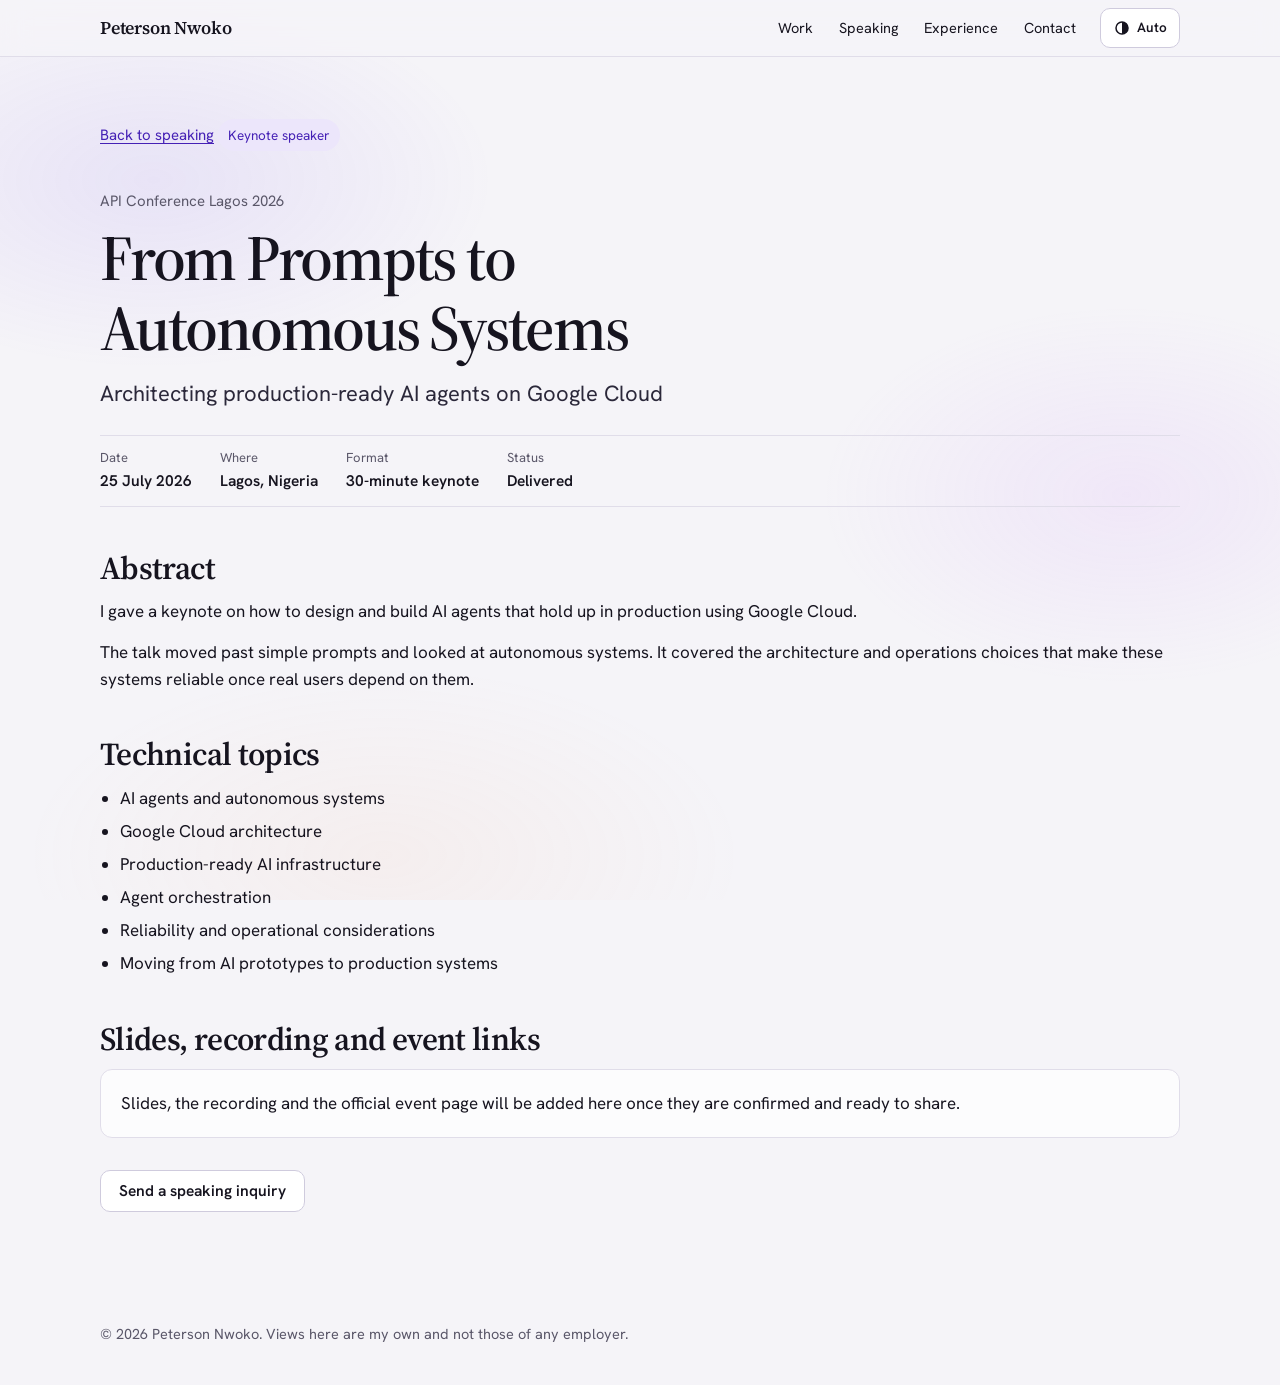
==== talks/api-conference-lagos-2026/index.html @ 21006b75 "Personal portfolio site for GitHub Pages Static site with dark, light and system themes, two verifie" ====
<!doctype html>
<html lang="en">
<head>
<meta charset="utf-8">
<meta name="viewport" content="width=device-width,initial-scale=1">
<title>From Prompts to Autonomous Systems | Peterson Nwoko</title>
<meta name="description" content="API Conference Lagos 2026: Architecting production-ready AI agents on Google Cloud. Talk details from Peterson Nwoko.">
<link rel="canonical" href="https://1amteddy.github.io/talks/api-conference-lagos-2026/">
<link rel="icon" href="../../favicon.svg" type="image/svg+xml">
<link rel="apple-touch-icon" href="../../apple-touch-icon.png">
<script>try{var t=localStorage.getItem("theme");if(t)document.documentElement.setAttribute("data-theme",t)}catch(e){}</script>
<link rel="preconnect" href="https://fonts.googleapis.com">
<link rel="preconnect" href="https://fonts.gstatic.com" crossorigin>
<link rel="stylesheet" href="https://fonts.googleapis.com/css2?family=Hanken+Grotesk:wght@400;600&family=Source+Serif+4:opsz,wght@8..60,600&display=swap">
<link rel="stylesheet" href="../../styles.css">
</head>
<body>
<a class="skip" href="#main">Skip to content</a>
<header class="top"><div class="wrap"><a class="brand" href="../../">Peterson Nwoko</a><nav class="nav" aria-label="Sections"><span class="navpill" aria-hidden="true"></span><a href="../../#work">Work</a><a href="../../#speaking">Speaking</a><a href="../../#experience">Experience</a><a href="../../#contact">Contact</a></nav><button class="theme" id="theme" type="button" aria-label="Switch theme" aria-pressed="false"><svg viewBox="0 0 24 24" width="18" height="18" aria-hidden="true"><circle cx="12" cy="12" r="8" fill="none" stroke="currentColor" stroke-width="2"/><path d="M12 4a8 8 0 0 1 0 16z" fill="currentColor"/></svg></button></div></header>
<main id="main" class="tp"><div class="wrap">
<a class="back" href="../../#speaking">Back to speaking</a>
<span class="chip">Keynote speaker</span>
<p class="fine" style="margin:14px 0 0">API Conference Lagos 2026</p>
<h1>From Prompts to Autonomous Systems</h1>
<p class="lede">Architecting production-ready AI agents on Google Cloud</p>
<dl class="meta" style="margin-top:24px"><div><dt>Date</dt><dd>25 July 2026</dd></div><div><dt>Where</dt><dd>Lagos, Nigeria</dd></div><div><dt>Format</dt><dd>30-minute keynote</dd></div><div><dt>Status</dt><dd>Delivered</dd></div></dl>
<h2>Abstract</h2>
<p>I gave a keynote on how to design and build AI agents that hold up in production using Google Cloud.</p><p>The talk moved past simple prompts and looked at autonomous systems. It covered the architecture and operations choices that make these systems reliable once real users depend on them.</p>
<h2>Technical topics</h2>
<ul class="topics"><li>AI agents and autonomous systems</li><li>Google Cloud architecture</li><li>Production-ready AI infrastructure</li><li>Agent orchestration</li><li>Reliability and operational considerations</li><li>Moving from AI prototypes to production systems</li></ul>
<h2>Slides, recording and event links</h2>
<div class="box"><p style="margin:0">Slides, the recording and the official event page will be added here once they are confirmed and ready to share.</p></div>
<p style="margin-top:32px"><a class="btn" href="../../#contact">Send a speaking inquiry</a></p>
</div></main>
<footer><div class="wrap">© 2026 Peterson Nwoko. Views here are my own and not those of any employer.</div></footer>
<script src="../../site.js" defer></script>
</body>
</html>
---- styles.css ----
/* Palette is its own: chalk, ink and one violet. Not PaceFolio, not Verde Field. */
:root{
  --bg:#F5F4F8;--surface:#FFFFFF;--ink:#16141F;--muted:#5A5769;--line:#E0DDE9;
  --accent:#5B34D6;--accent-ink:#4521B5;--accent-soft:#ECE6FB;
  --deep:#1B1530;--deep-2:#241C40;--deep-ink:#F1EEFA;--deep-muted:#B9B3CF;--deep-line:#362E58;--deep-accent:#B79CFF;
  /* motion: Apple-style ease for page moves, a springy curve for small controls (Framer-style) */
  --mo-fast:.18s;--mo-base:.42s;--mo-slow:.9s;
  --mo-ease:cubic-bezier(.28,.11,.32,1);--mo-spring:cubic-bezier(.34,1.56,.64,1);
  --serif:"Source Serif 4",Georgia,"Times New Roman",serif;
  --sans:"Hanken Grotesk",system-ui,-apple-system,"Segoe UI",Roboto,Arial,sans-serif;
  --wrap:1120px;--gut:20px;--r:12px;
  --bg-rgb:245,244,248;--lead:#2B283A;--btn-line:#CFCBDD;--accent-hover:#4521B5;--card:rgba(255,255,255,.72);
}
*,*::before,*::after{box-sizing:border-box}
html{-webkit-text-size-adjust:100%}
body{margin:0;background:var(--bg);color:var(--ink);font:400 17px/1.6 var(--sans);overflow-x:hidden}
img{max-width:100%;height:auto;display:block}
a{color:var(--accent-ink);text-underline-offset:3px}
a:hover{color:var(--accent)}
:focus-visible{outline:2px solid var(--accent);outline-offset:3px;border-radius:6px}
.skip{position:absolute;left:-999px;top:8px;background:var(--ink);color:#fff;padding:10px 14px;border-radius:8px;z-index:50}
.skip:focus{left:8px}
.wrap{width:100%;max-width:var(--wrap);margin:0 auto;padding:0 var(--gut)}
h1,h2,h3{font-family:var(--serif);font-weight:600;line-height:1.1;letter-spacing:-.02em;margin:0}
p{margin:0 0 14px}

/* header, Linear-like: thin, quiet, sharp */
.top{position:sticky;top:0;z-index:20;background:rgba(var(--bg-rgb),.86);backdrop-filter:blur(12px);-webkit-backdrop-filter:blur(12px);border-bottom:1px solid var(--line)}
.top .wrap{display:flex;align-items:center;justify-content:space-between;height:56px;gap:16px}
.brand{font-family:var(--serif);font-weight:600;font-size:18px;color:var(--ink);text-decoration:none;white-space:nowrap;letter-spacing:-.01em}
.nav{position:relative;display:flex;gap:2px;overflow-x:auto;scrollbar-width:none}
.nav::-webkit-scrollbar{display:none}
.nav a{position:relative;z-index:1;color:var(--ink);text-decoration:none;padding:7px 12px;border-radius:8px;font-size:14.5px;white-space:nowrap}
.navpill{position:absolute;left:0;top:50%;width:100px;height:32px;margin-top:-16px;border-radius:8px;background:var(--accent-soft);opacity:0;transform-origin:left center;transform:translateX(var(--nx,0)) scaleX(var(--ns,1));pointer-events:none;z-index:0}

/* hero, Pentagram-like: type first, very large, tight */
.hero{position:relative;padding:72px 0 64px;overflow:hidden;isolation:isolate}
.topo{position:absolute;inset:0;z-index:-1;pointer-events:none}
.topo svg{width:100%;height:100%;display:block}
.topo .c{fill:none;stroke:var(--accent);stroke-opacity:.22;stroke-width:1.5}
.topo .c.major{stroke-opacity:.42;stroke-width:2.2}
.glow{position:absolute;inset:-10% -10% auto auto;width:75%;height:100%;z-index:-1;pointer-events:none;background:radial-gradient(40% 50% at 65% 35%,rgba(91,52,214,.20),transparent 70%),radial-gradient(35% 45% at 90% 75%,rgba(205,140,255,.22),transparent 70%),radial-gradient(30% 40% at 45% 20%,rgba(255,178,128,.16),transparent 70%)}
.hero::after{content:"";position:absolute;inset:0;z-index:-1;background:linear-gradient(90deg,var(--bg) 0%,rgba(var(--bg-rgb),.78) 40%,rgba(var(--bg-rgb),0) 72%)}
.hgrid{display:grid;grid-template-columns:1.4fr .6fr;column-gap:56px;row-gap:36px;align-items:end}
.hero h1{grid-column:1/-1;font-size:clamp(40px,7vw,88px);line-height:1;letter-spacing:-.04em;max-width:17ch}
.wm{display:inline-block;vertical-align:top;overflow:hidden;padding-bottom:.14em;margin-bottom:-.14em}
.w{display:inline-block}
.lead{font-size:clamp(18px,1.9vw,21px);max-width:52ch;color:var(--lead)}
.cta{display:flex;flex-wrap:wrap;gap:10px;margin:26px 0 0}
.btn{display:inline-flex;align-items:center;min-height:42px;padding:0 18px;border-radius:10px;font-weight:600;font-size:15.5px;text-decoration:none;border:1px solid var(--btn-line);color:var(--ink);background:var(--surface);transition:background var(--mo-fast) var(--mo-ease),color var(--mo-fast) var(--mo-ease),border-color var(--mo-fast) var(--mo-ease),transform var(--mo-base) var(--mo-spring)}
.btn:hover{border-color:var(--ink)}
.btn.solid{background:var(--accent);border-color:var(--accent);color:#fff;box-shadow:0 1px 0 rgba(255,255,255,.25) inset,0 6px 18px -8px rgba(91,52,214,.7)}
.btn.solid:hover{background:var(--accent-hover);border-color:var(--accent-hover);color:#fff}
.btn:active{transform:scale(.96)}
.portrait{justify-self:end;width:min(100%,260px)}
.portrait img{width:100%;aspect-ratio:1/1.1;object-fit:cover;object-position:50% 20%;border-radius:20px;background:#fff;border:1px solid var(--line);box-shadow:0 30px 60px -30px rgba(40,20,100,.35)}
.facts{display:grid;grid-template-columns:repeat(4,1fr);margin:56px 0 0;padding:0;list-style:none;border-top:1px solid var(--line)}
.facts li{padding:16px 16px 0 0;font-size:14.5px;color:var(--muted);line-height:1.45}
.facts b{display:block;color:var(--ink);font-family:var(--serif);font-size:18px;font-weight:600;margin-bottom:2px}

/* sections, Muji-like: space, one hairline, no ornament */
.sec{padding:96px 0;border-top:1px solid var(--line)}
.sec h2{font-size:clamp(32px,5vw,60px);letter-spacing:-.035em;margin-bottom:14px}
.sec .intro{max-width:56ch;color:var(--muted);margin-bottom:36px}

/* work (dark band) */
.deep{background:var(--deep);color:var(--deep-ink);border-top:0}
.deep .intro{color:var(--deep-muted)}
.deep a{color:var(--deep-accent)}
.deep a:hover{color:#fff}
.deep :focus-visible{outline-color:var(--deep-accent)}
.workhead{display:flex;justify-content:space-between;align-items:end;gap:20px;flex-wrap:wrap;margin-bottom:28px}
.workhead .intro{margin:0}
/* Notion-like view switch */
.views{display:inline-flex;gap:2px;padding:3px;border:1px solid var(--deep-line);border-radius:10px;background:var(--deep-2)}
.views[hidden]{display:none}
.vbtn{font:600 14px/1 var(--sans);color:var(--deep-muted);background:transparent;border:0;padding:9px 14px;border-radius:7px;cursor:pointer;transition:background var(--mo-fast) var(--mo-ease),color var(--mo-fast) var(--mo-ease),transform var(--mo-base) var(--mo-spring)}
.vbtn[aria-pressed="true"]{background:var(--deep-line);color:#fff}
.vbtn:active{transform:scale(.95)}
.work{display:grid;grid-template-columns:repeat(12,1fr);gap:16px}
.card{position:relative;overflow:hidden;background:var(--deep-2);border:1px solid var(--deep-line);border-radius:var(--r);padding:28px;box-shadow:0 1px 0 rgba(255,255,255,.05) inset}
.card>*:not(.spot){position:relative;z-index:1}
.spot{position:absolute;left:0;top:0;width:440px;height:440px;margin:-220px 0 0 -220px;border-radius:50%;background:radial-gradient(closest-side,rgba(183,156,255,.20),rgba(183,156,255,0));opacity:0;transform:translate(var(--sx,0),var(--sy,0));pointer-events:none;z-index:0;transition:opacity var(--mo-base) var(--mo-ease)}
.card:hover .spot{opacity:1}
.card h3{font-size:clamp(24px,2.6vw,32px);margin-bottom:8px}
.card .kind{color:var(--deep-muted);font-size:15px;margin-bottom:16px}
.card p{color:#DCD7EE}
.card ul{margin:0 0 16px;padding:0;list-style:none}
.card li{position:relative;padding-left:18px;margin-bottom:8px;color:#DCD7EE}
.card li::before{content:"";position:absolute;left:0;top:.72em;width:7px;height:1px;background:var(--deep-accent)}
.f1{grid-column:span 12;display:grid;grid-template-columns:1fr 1.05fr;gap:32px;align-items:center;padding:32px}
.f1 .shot{border-radius:10px;overflow:hidden;border:1px solid var(--deep-line);background:#0b0f17}
.f2{grid-column:span 5}
.f3{grid-column:span 7}
.f4{grid-column:span 6}
.f5{grid-column:span 6}
.tag{display:inline-block;font-size:13px;line-height:1;padding:6px 9px;border-radius:999px;border:1px solid var(--deep-line);color:var(--deep-muted);margin:0 6px 8px 0}
.tag.live{border-color:#6E58B8;color:var(--deep-accent)}
.links{display:flex;flex-wrap:wrap;gap:18px;margin-top:6px}
.agents{display:grid;gap:14px;margin:0 0 6px;padding:0;list-style:none}
.agents li{padding:0;margin:0}
.agents li::before{display:none}
.agents b{display:block;color:#fff;font-weight:600;margin-bottom:2px}
.agents span{color:#CFC9E6;font-size:16px}
.agents .tag{margin:8px 6px 0 0}
/* table view */
.dbwrap{border:1px solid var(--deep-line);border-radius:var(--r);overflow-x:auto;background:var(--deep-2)}
.dbwrap[hidden]{display:none}
table.db{width:100%;border-collapse:collapse;min-width:760px;font-size:15px}
.db th{text-align:left;font-weight:600;font-size:13px;color:var(--deep-muted);padding:12px 16px;border-bottom:1px solid var(--deep-line);white-space:nowrap}
.db td{padding:13px 16px;border-bottom:1px solid var(--deep-line);color:#DCD7EE;vertical-align:top}
.db tr:last-child td{border-bottom:0}
.db tbody tr{transition:background var(--mo-fast) var(--mo-ease)}
.db tbody tr:hover{background:rgba(183,156,255,.07)}
.db td:first-child{color:#fff;font-weight:600;white-space:nowrap}
.db .tag{margin:0}

/* talks */
.talks{display:grid;margin:0;padding:0;list-style:none;border-top:1px solid var(--line)}
.talks li{display:grid;grid-template-columns:220px 1fr;gap:24px;padding:22px 0;border-bottom:1px solid var(--line)}
.talks .where{color:var(--muted);font-size:15px}
.talks h3{font-size:24px;margin-bottom:4px;letter-spacing:-.025em}
.talks p{margin:0;color:var(--muted)}
.exp ul{margin:8px 0 0;padding-left:18px;color:var(--muted)}
.exp li li{display:list-item;padding:0;border:0;margin:0 0 4px}

/* stack */
.stack{display:grid;grid-template-columns:repeat(3,1fr);gap:0 32px}
.stack>div{padding:18px 0;border-top:1px solid var(--line)}
.stack h3{font-size:19px;margin-bottom:6px}
.stack p{margin:0;color:var(--muted)}

/* about */
.about{display:grid;grid-template-columns:1fr 1fr;gap:56px;margin-top:28px}
.about p{font-size:19px;line-height:1.55}
.about .edu{margin:0;padding:0;list-style:none}
.about .edu li{padding:14px 0;border-top:1px solid var(--line)}
.about .edu li:last-child{border-bottom:1px solid var(--line)}
.about .edu b{font-family:var(--serif);font-size:19px;font-weight:600;display:block}

/* contact, quiet */
.contact{padding:96px 0 80px;border-top:1px solid var(--line)}
.contact h2{font-size:clamp(40px,7vw,88px);letter-spacing:-.04em;margin-bottom:16px}
.contact p{max-width:52ch;color:var(--muted)}
footer{padding:0 0 40px;color:var(--muted);font-size:14.5px}

@media(max-width:900px){
  .hgrid{grid-template-columns:1fr}
  .portrait{order:2;width:min(60%,240px);justify-self:start}
  .hero::after{background:linear-gradient(180deg,rgba(var(--bg-rgb),.5),var(--bg) 90%)}
  .facts{grid-template-columns:repeat(2,1fr)}
  .f1{grid-template-columns:1fr}
  .f2,.f3,.f4,.f5{grid-column:span 12}
  .stack{grid-template-columns:1fr 1fr}
  .about{grid-template-columns:1fr;gap:28px}
}
@media(max-width:640px){
  body{font-size:16px}
  .hero{padding:48px 0 48px}
  .sec{padding:64px 0}
  .talks li{grid-template-columns:1fr;gap:4px}
  .stack{grid-template-columns:1fr}
  .card,.f1{padding:22px}
  .contact{padding:64px 0 56px}
}

/* motion. One staged hero, once-only reveals, springy small controls. All off for reduced motion. */
@media(prefers-reduced-motion:no-preference){
  html{scroll-behavior:smooth;scroll-padding-top:72px}
  @keyframes mo-word{from{transform:translateY(105%)}to{transform:none}}
  @keyframes mo-rise{from{opacity:0;transform:translateY(18px)}to{opacity:1;transform:none}}
  @keyframes mo-photo{from{opacity:0;transform:translateY(24px) scale(.95)}to{opacity:1;transform:none}}
  @keyframes mo-draw{from{stroke-dashoffset:1}to{stroke-dashoffset:0}}
  .w{animation:mo-word var(--mo-slow) var(--mo-ease) calc(var(--w)*55ms + 120ms) both}
  .hero .lead{animation:mo-rise var(--mo-slow) var(--mo-ease) .75s both}
  .hero .cta{animation:mo-rise var(--mo-slow) var(--mo-ease) .85s both}
  .portrait{animation:mo-photo 1.1s var(--mo-ease) .6s both}
  .topo .c{stroke-dasharray:1;stroke-dashoffset:0;animation:mo-draw 2.6s var(--mo-ease) calc(var(--i)*70ms) both}
  html.mo .mo-rv{opacity:0;transform:translateY(18px);transition:opacity var(--mo-slow) var(--mo-ease),transform var(--mo-slow) var(--mo-ease);transition-delay:var(--mo-delay,0s)}
  html.mo .mo-rv.shot{transform:translateY(18px) scale(.95)}
  html.mo .mo-rv.mo-in{opacity:1;transform:none}
  .navpill{transition:transform var(--mo-base) var(--mo-spring),opacity var(--mo-fast) var(--mo-ease)}
  @media(hover:hover){.btn:hover{transform:scale(1.03)}.btn:active{transform:scale(.96)}.vbtn:hover{color:#fff}}
}
@media(prefers-reduced-motion:reduce){
  *{scroll-behavior:auto!important}
  .navpill,.spot{display:none}
}

/* dark theme: follows the system unless the visitor picks one */
:root[data-theme="dark"]{--bg:#14111F;--bg-rgb:20,17,31;--surface:#1E1933;--ink:#EEEBF7;--muted:#A9A3BE;--line:#2E2748;--lead:#D6D2E6;--btn-line:#443B68;--accent:#6D45EA;--accent-ink:#BBA6FF;--accent-hover:#5A33CF;--accent-soft:#2A2149;--card:rgba(34,28,58,.7);--deep:#1F1838;--deep-2:#2A2148;--deep-line:#3D3463}
@media(prefers-color-scheme:dark){:root:not([data-theme="light"]):not([data-theme="dark"]){--bg:#14111F;--bg-rgb:20,17,31;--surface:#1E1933;--ink:#EEEBF7;--muted:#A9A3BE;--line:#2E2748;--lead:#D6D2E6;--btn-line:#443B68;--accent:#6D45EA;--accent-ink:#BBA6FF;--accent-hover:#5A33CF;--accent-soft:#2A2149;--card:rgba(34,28,58,.7);--deep:#1F1838;--deep-2:#2A2148;--deep-line:#3D3463}}
:root[data-theme="dark"] .portrait img{border-color:var(--line)}

/* soft orbs behind everything, plain gradients so slow phones stay fast */
body::before{content:"";position:fixed;inset:0;z-index:-1;pointer-events:none;background:radial-gradient(38% 30% at 12% 20%,rgba(120,80,240,.10),transparent 70%),radial-gradient(34% 30% at 88% 55%,rgba(205,140,255,.12),transparent 70%),radial-gradient(40% 30% at 30% 95%,rgba(255,178,128,.08),transparent 70%)}

/* theme button */
.top .wrap{gap:12px}
.theme{display:inline-flex;align-items:center;gap:6px;min-height:40px;padding:0 12px;border:1px solid var(--btn-line);background:var(--surface);color:var(--ink);border-radius:10px;font:600 13.5px/1 var(--sans);cursor:pointer;transition:transform var(--mo-base) var(--mo-spring),border-color var(--mo-fast) var(--mo-ease)}
.theme:hover{border-color:var(--ink)}
.theme:active{transform:scale(.95)}
.nav{flex:1;justify-content:flex-end;min-width:0}
.stackline{color:var(--muted);font-size:15px;max-width:60ch;margin:14px 0 0}

/* community */
.rec{display:grid;grid-template-columns:1.1fr .9fr;gap:20px;align-items:start}
.aws{background:var(--card);border:1px solid var(--line);border-radius:var(--r);padding:28px}
.aws h3{font-size:clamp(24px,2.6vw,32px);margin-bottom:4px}
.aws .fine{margin-bottom:14px}
.fine{color:var(--muted);font-size:15px}
.chips{display:flex;flex-wrap:wrap;gap:8px;margin:14px 0 0}
.chip{font-size:13.5px;line-height:1;padding:7px 10px;border-radius:999px;background:var(--accent-soft);color:var(--accent-ink)}
.mile{margin:0;padding:0;list-style:none;border-top:1px solid var(--line)}
.mile li{padding:16px 0;border-bottom:1px solid var(--line);color:var(--muted);font-size:15.5px}
.mile b{display:block;color:var(--ink);font-family:var(--serif);font-size:18px;font-weight:600;margin-bottom:2px}

/* speaking */
.spk-grid{display:grid;grid-template-columns:1fr 1fr;gap:20px}
.spk{background:var(--card);border:1px solid var(--line);border-radius:var(--r);padding:28px;display:flex;flex-direction:column;align-items:flex-start}
.spk .role{font-size:13.5px;line-height:1;padding:7px 10px;border-radius:999px;background:var(--accent);color:#fff;margin-bottom:16px}
.spk .ev{color:var(--muted);font-size:15px;margin:0 0 6px}
.spk h3{font-size:clamp(24px,2.5vw,30px);margin-bottom:6px}
.spk .sub{color:var(--muted);margin-bottom:16px}
.meta{display:flex;flex-wrap:wrap;gap:8px 28px;margin:0 0 16px;padding:12px 0;border-block:1px solid var(--line);width:100%}
.meta div{min-width:0}
.meta dt{font-size:13px;color:var(--muted)}
.meta dd{margin:0;font-weight:600;font-size:15.5px}
.spk .btn{margin-top:auto}
.spk .chips{margin-bottom:22px}
.stk{color:var(--muted);font-size:14.5px;margin-top:8px!important}

/* contact form */
.contact{display:grid;grid-template-columns:1fr 1fr;gap:56px;align-items:start}
.cform{background:var(--card);border:1px solid var(--line);border-radius:16px;padding:24px;display:grid;gap:14px}
.row{display:grid;gap:6px}
.row label{font-size:14px;font-weight:600}
.row input,.row select,.row textarea{width:100%;font:inherit;color:var(--ink);background:var(--surface);border:1px solid var(--btn-line);border-radius:10px;padding:11px 12px;min-height:44px}
.row textarea{resize:vertical;min-height:120px}
.row input:focus,.row select:focus,.row textarea:focus{outline:2px solid var(--accent);outline-offset:1px;border-color:var(--accent)}
.row .err{color:#B3261E;font-size:13.5px;min-height:0}
:root[data-theme="dark"] .row .err{color:#FF9C95}
.hp{position:absolute;left:-9999px;width:1px;height:1px;overflow:hidden}
.cform .btn{justify-self:start;border:0;cursor:pointer}
.cform .btn[disabled]{opacity:.55;cursor:not-allowed}

/* glass on wide screens only */
@media(min-width:900px){
  .top{backdrop-filter:blur(14px) saturate(1.2)}
  .aws,.spk,.cform{backdrop-filter:blur(14px);-webkit-backdrop-filter:blur(14px)}
}
@media(max-width:900px){
  .rec,.spk-grid,.contact{grid-template-columns:1fr;gap:24px}
  .nav a{padding:9px 10px}
}
@media(max-width:640px){
  .theme span.lbl{display:none}
  .theme{padding:0 11px}
  .nav{justify-content:flex-start}
  .nav a{min-height:40px;display:inline-flex;align-items:center}
}

/* talk pages */
.tp{padding:64px 0 96px}
.tp .back{display:inline-block;margin-bottom:28px;font-size:15px}
.tp h1{font-size:clamp(34px,6vw,64px);letter-spacing:-.035em;margin:10px 0 12px;max-width:20ch}
.tp .lede{font-size:clamp(18px,2vw,22px);color:var(--lead);max-width:56ch}
.tp h2{font-size:clamp(24px,3vw,32px);margin:44px 0 12px}
.tp ul.topics{margin:0;padding-left:20px}
.tp ul.topics li{margin-bottom:6px}
.tp .box{border:1px solid var(--line);background:var(--card);border-radius:var(--r);padding:20px}
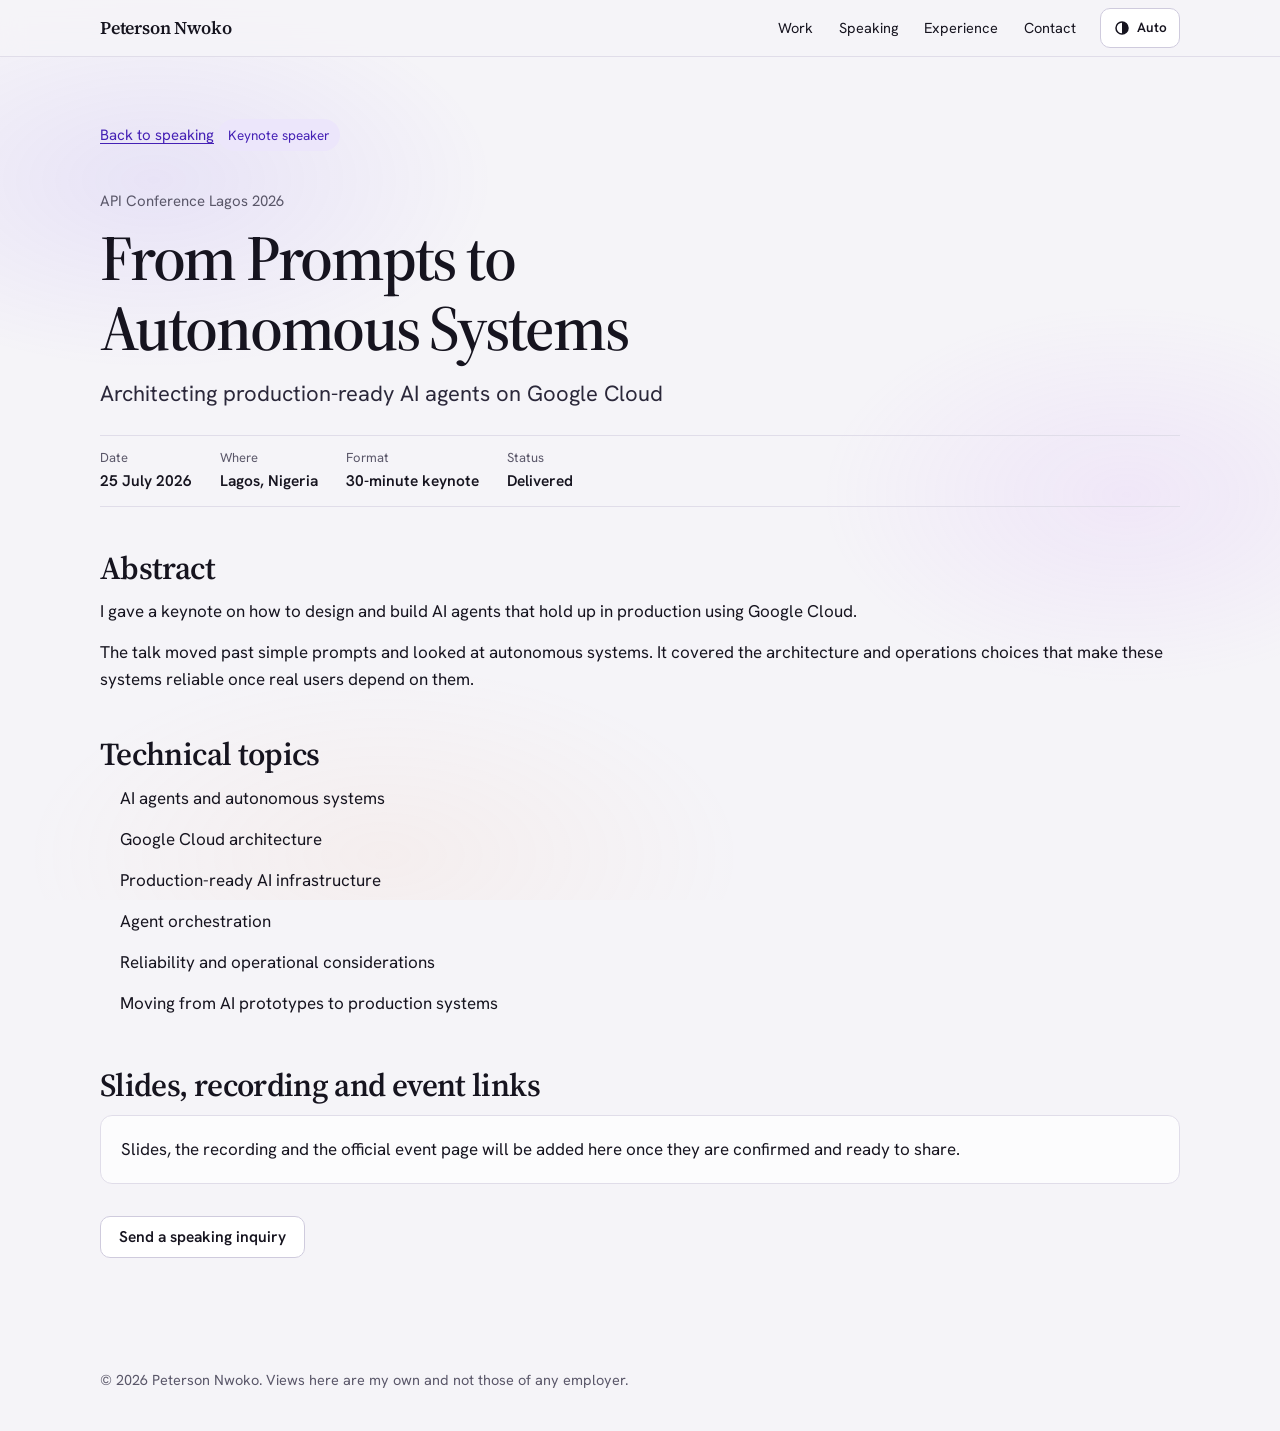
==== commit 544e9c66: "Use mailto contact, add CV download and AWS program link, set peterson.pacefolio.org domain Co-Autho" ====
--- a/talks/api-conference-lagos-2026/index.html
+++ b/talks/api-conference-lagos-2026/index.html
@@ -5,7 +5,7 @@
 <meta name="viewport" content="width=device-width,initial-scale=1">
 <title>From Prompts to Autonomous Systems | Peterson Nwoko</title>
 <meta name="description" content="API Conference Lagos 2026: Architecting production-ready AI agents on Google Cloud. Talk details from Peterson Nwoko.">
-<link rel="canonical" href="https://1amteddy.github.io/talks/api-conference-lagos-2026/">
+<link rel="canonical" href="https://peterson.pacefolio.org/talks/api-conference-lagos-2026/">
 <link rel="icon" href="../../favicon.svg" type="image/svg+xml">
 <link rel="apple-touch-icon" href="../../apple-touch-icon.png">
 <script>try{var t=localStorage.getItem("theme");if(t)document.documentElement.setAttribute("data-theme",t)}catch(e){}</script>
--- a/styles.css
+++ b/styles.css
@@ -232,22 +232,18 @@
 
 /* contact form */
 .contact{display:grid;grid-template-columns:1fr 1fr;gap:56px;align-items:start}
-.cform{background:var(--card);border:1px solid var(--line);border-radius:16px;padding:24px;display:grid;gap:14px}
-.row{display:grid;gap:6px}
-.row label{font-size:14px;font-weight:600}
-.row input,.row select,.row textarea{width:100%;font:inherit;color:var(--ink);background:var(--surface);border:1px solid var(--btn-line);border-radius:10px;padding:11px 12px;min-height:44px}
-.row textarea{resize:vertical;min-height:120px}
-.row input:focus,.row select:focus,.row textarea:focus{outline:2px solid var(--accent);outline-offset:1px;border-color:var(--accent)}
-.row .err{color:#B3261E;font-size:13.5px;min-height:0}
-:root[data-theme="dark"] .row .err{color:#FF9C95}
-.hp{position:absolute;left:-9999px;width:1px;height:1px;overflow:hidden}
-.cform .btn{justify-self:start;border:0;cursor:pointer}
-.cform .btn[disabled]{opacity:.55;cursor:not-allowed}
-
+.mailcard{background:var(--card);border:1px solid var(--line);border-radius:16px;padding:24px;display:grid;gap:14px}
+.mailcard h3{font-size:22px}
+.topics{list-style:none;margin:0;padding:0;display:grid;gap:8px}
+.topics a{display:flex;justify-content:space-between;align-items:center;min-height:44px;padding:0 14px;border:1px solid var(--btn-line);border-radius:10px;color:var(--ink);text-decoration:none;transition:transform var(--mo-fast) var(--mo-ease),border-color var(--mo-fast)}
+.topics a::after{content:"\2192";color:var(--accent)}
+.topics a:hover{border-color:var(--accent);transform:translateX(2px)}
+.topics a:focus-visible{outline:2px solid var(--accent);outline-offset:2px}
+:root[data-theme="dark"] 
 /* glass on wide screens only */
 @media(min-width:900px){
   .top{backdrop-filter:blur(14px) saturate(1.2)}
-  .aws,.spk,.cform{backdrop-filter:blur(14px);-webkit-backdrop-filter:blur(14px)}
+  .aws,.spk,.mailcard{backdrop-filter:blur(14px);-webkit-backdrop-filter:blur(14px)}
 }
 @media(max-width:900px){
   .rec,.spk-grid,.contact{grid-template-columns:1fr;gap:24px}
